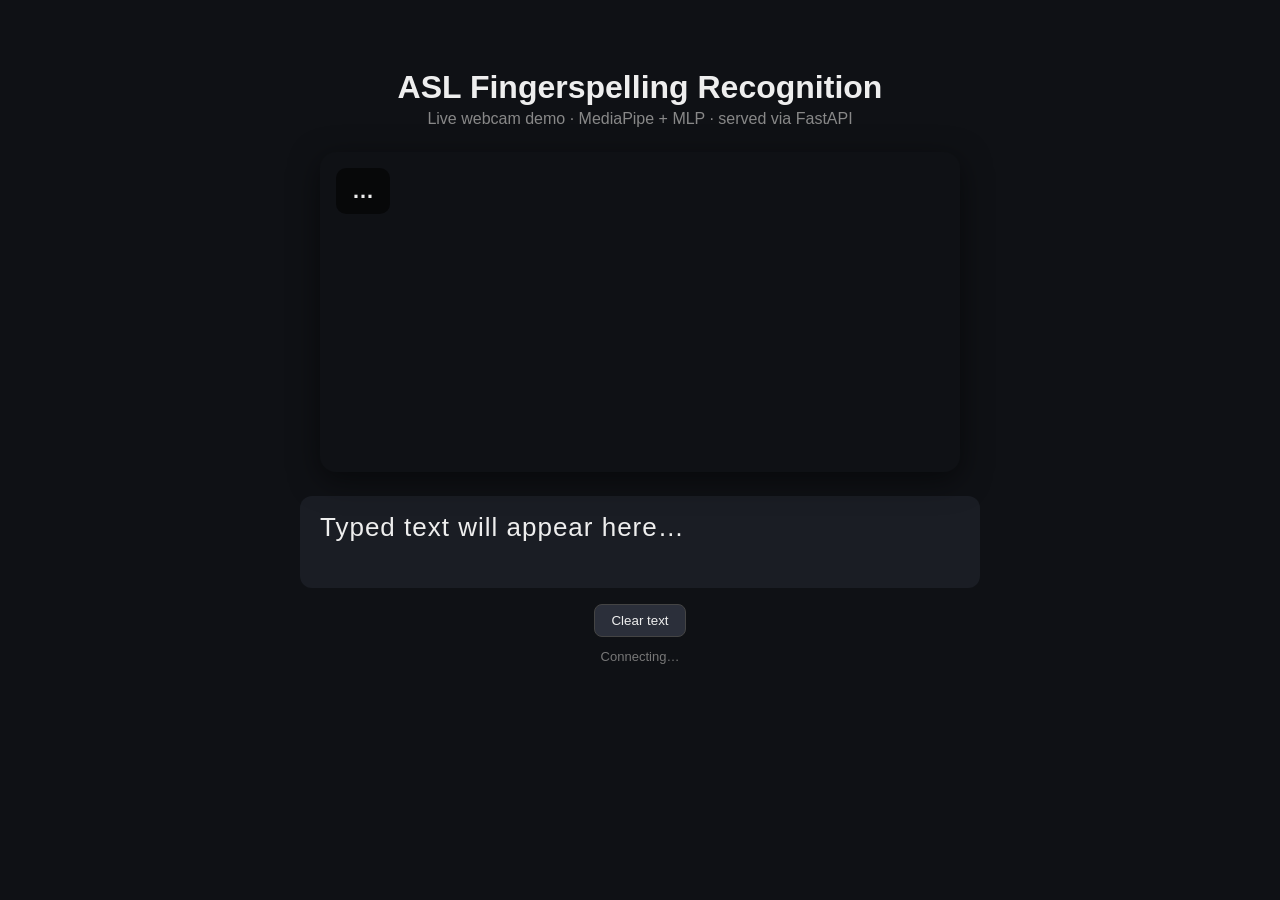
==== frontend/index.html @ a1c91d10 "Initial commit :Notouchtyping" ====
<!DOCTYPE html>
<html lang="en">
<head>
<meta charset="UTF-8" />
<title>ASL Fingerspelling — Live Demo</title>
<style>
  body {
    font-family: -apple-system, BlinkMacSystemFont, "Segoe UI", sans-serif;
    background: #0f1115;
    color: #eee;
    display: flex;
    flex-direction: column;
    align-items: center;
    padding: 40px 20px;
  }
  h1 { font-weight: 600; margin-bottom: 4px; }
  p.subtitle { color: #888; margin-top: 0; margin-bottom: 24px; }
  .video-wrap {
    position: relative;
    border-radius: 16px;
    overflow: hidden;
    box-shadow: 0 8px 30px rgba(0,0,0,0.5);
  }
  video { display: block; width: 640px; max-width: 90vw; transform: scaleX(-1); }
  #landmarkOverlay {
    position: absolute;
    top: 0; left: 0;
    width: 640px;
    max-width: 90vw;
    transform: scaleX(-1); /* mirror to match the mirrored video */
    pointer-events: none;
  }
  .overlay {
    position: absolute;
    top: 16px; left: 16px;
    background: rgba(0,0,0,0.55);
    padding: 10px 16px;
    border-radius: 10px;
    font-size: 22px;
    font-weight: 600;
  }
  .conf { font-size: 14px; color: #9ad; font-weight: 400; }
  .text-output {
    margin-top: 24px;
    width: 640px;
    max-width: 90vw;
    min-height: 60px;
    background: #1a1d24;
    border-radius: 12px;
    padding: 16px 20px;
    font-size: 26px;
    letter-spacing: 1px;
    word-break: break-word;
  }
  .status { margin-top: 12px; font-size: 13px; color: #777; }
  button {
    margin-top: 16px;
    background: #2b2f3a;
    color: #eee;
    border: 1px solid #444;
    padding: 8px 16px;
    border-radius: 8px;
    cursor: pointer;
  }
  button:hover { background: #3a3f4c; }
</style>
</head>
<body>

  <h1>ASL Fingerspelling Recognition</h1>
  <p class="subtitle">Live webcam demo · MediaPipe + MLP · served via FastAPI</p>

  <div class="video-wrap">
    <video id="video" autoplay playsinline muted></video>
    <canvas id="landmarkOverlay"></canvas>
    <div class="overlay">
      <span id="letter">…</span>
      <span class="conf" id="conf"></span>
    </div>
  </div>

  <div class="text-output" id="typedText">Typed text will appear here…</div>
  <button id="clearBtn">Clear text</button>
  <div class="status" id="status">Connecting…</div>

  <!-- hidden canvas used to grab frames from the video -->
  <canvas id="canvas" style="display:none;"></canvas>

<script>
const BACKEND_WS_URL = "ws://localhost:8000/ws"; // change to your deployed backend URL later
const FRAME_INTERVAL_MS = 100; // faster now that model inference overhead is fixed

const video = document.getElementById("video");
const canvas = document.getElementById("canvas");
const ctx = canvas.getContext("2d");
const letterEl = document.getElementById("letter");
const confEl = document.getElementById("conf");
const typedTextEl = document.getElementById("typedText");
const statusEl = document.getElementById("status");
const clearBtn = document.getElementById("clearBtn");
const landmarkCanvas = document.getElementById("landmarkOverlay");
const landmarkCtx = landmarkCanvas.getContext("2d");

// Standard MediaPipe Hands connections (pairs of landmark indices to draw lines between)
const HAND_CONNECTIONS = [
  [0,1],[1,2],[2,3],[3,4],          // thumb
  [0,5],[5,6],[6,7],[7,8],          // index
  [5,9],[9,10],[10,11],[11,12],     // middle
  [9,13],[13,14],[14,15],[15,16],   // ring
  [13,17],[17,18],[18,19],[19,20],  // pinky
  [0,17]                            // palm base
];

function drawLandmarks(landmarks) {
  landmarkCtx.clearRect(0, 0, landmarkCanvas.width, landmarkCanvas.height);
  if (!landmarks) return;

  const w = landmarkCanvas.width;
  const h = landmarkCanvas.height;

  // draw connections
  landmarkCtx.strokeStyle = "#00FF88";
  landmarkCtx.lineWidth = 2;
  HAND_CONNECTIONS.forEach(([a, b]) => {
    const p1 = landmarks[a], p2 = landmarks[b];
    landmarkCtx.beginPath();
    landmarkCtx.moveTo(p1.x * w, p1.y * h);
    landmarkCtx.lineTo(p2.x * w, p2.y * h);
    landmarkCtx.stroke();
  });

  // draw points
  landmarkCtx.fillStyle = "#FF3366";
  landmarks.forEach(p => {
    landmarkCtx.beginPath();
    landmarkCtx.arc(p.x * w, p.y * h, 4, 0, 2 * Math.PI);
    landmarkCtx.fill();
  });
}

let ws;
let sending = false;

async function startCamera() {
  const stream = await navigator.mediaDevices.getUserMedia({ video: { width: 640, height: 480 } });
  video.srcObject = stream;
  return new Promise(resolve => { video.onloadedmetadata = () => resolve(); });
}

function connectWebSocket() {
  ws = new WebSocket(BACKEND_WS_URL);

  ws.onopen = () => {
    statusEl.textContent = "Connected — show a hand sign to the camera";
    startStreaming();
  };

  ws.onmessage = (event) => {
    const data = JSON.parse(event.data);
    if (data.error) {
      statusEl.textContent = "Backend error: " + data.error;
      return;
    }
    letterEl.textContent = data.prediction ? data.prediction : "…";
    confEl.textContent = data.confidence ? `(${(data.confidence * 100).toFixed(0)}%)` : "";
    typedTextEl.textContent = data.typed_text || "Typed text will appear here…";
    drawLandmarks(data.landmarks);
    sending = true; // ready for next frame
    sendLoop();
  };

  ws.onclose = () => {
    statusEl.textContent = "Disconnected — retrying in 2s…";
    setTimeout(connectWebSocket, 2000);
  };

  ws.onerror = () => {
    statusEl.textContent = "Connection error";
  };
}

function startStreaming() {
  // Smaller frames = faster decode + faster MediaPipe processing = lower
  // end-to-end latency. Backpressure means this directly translates to a
  // higher effective tracking fps rather than just less queuing.
  const scale = Math.min(1, 360 / (video.videoWidth || 640));
  canvas.width = Math.round((video.videoWidth || 640) * scale);
  canvas.height = Math.round((video.videoHeight || 480) * scale);

  // The overlay canvas uses the same coordinate space as the video element's
  // displayed size (CSS width/height), since landmarks are normalized 0-1.
  landmarkCanvas.width = video.clientWidth;
  landmarkCanvas.height = video.clientHeight;

  sending = true;
  sendLoop();
}

function sendLoop() {
  if (ws.readyState !== WebSocket.OPEN) {
    // retry shortly if socket isn't ready yet
    setTimeout(sendLoop, 100);
    return;
  }
  if (!sending) {
    // waiting for the backend's response to the last frame before sending another
    return;
  }
  ctx.drawImage(video, 0, 0, canvas.width, canvas.height);
  const dataUrl = canvas.toDataURL("image/jpeg", 0.7);
  ws.send(dataUrl);
  sending = false; // wait for response (set back to true in onmessage)
}

clearBtn.onclick = () => {
  // Simple local clear; for full sync you'd also tell the backend to reset typed_text
  typedTextEl.textContent = "Typed text will appear here…";
};

(async function init() {
  await startCamera();
  connectWebSocket();
})();
</script>
</body>
</html>
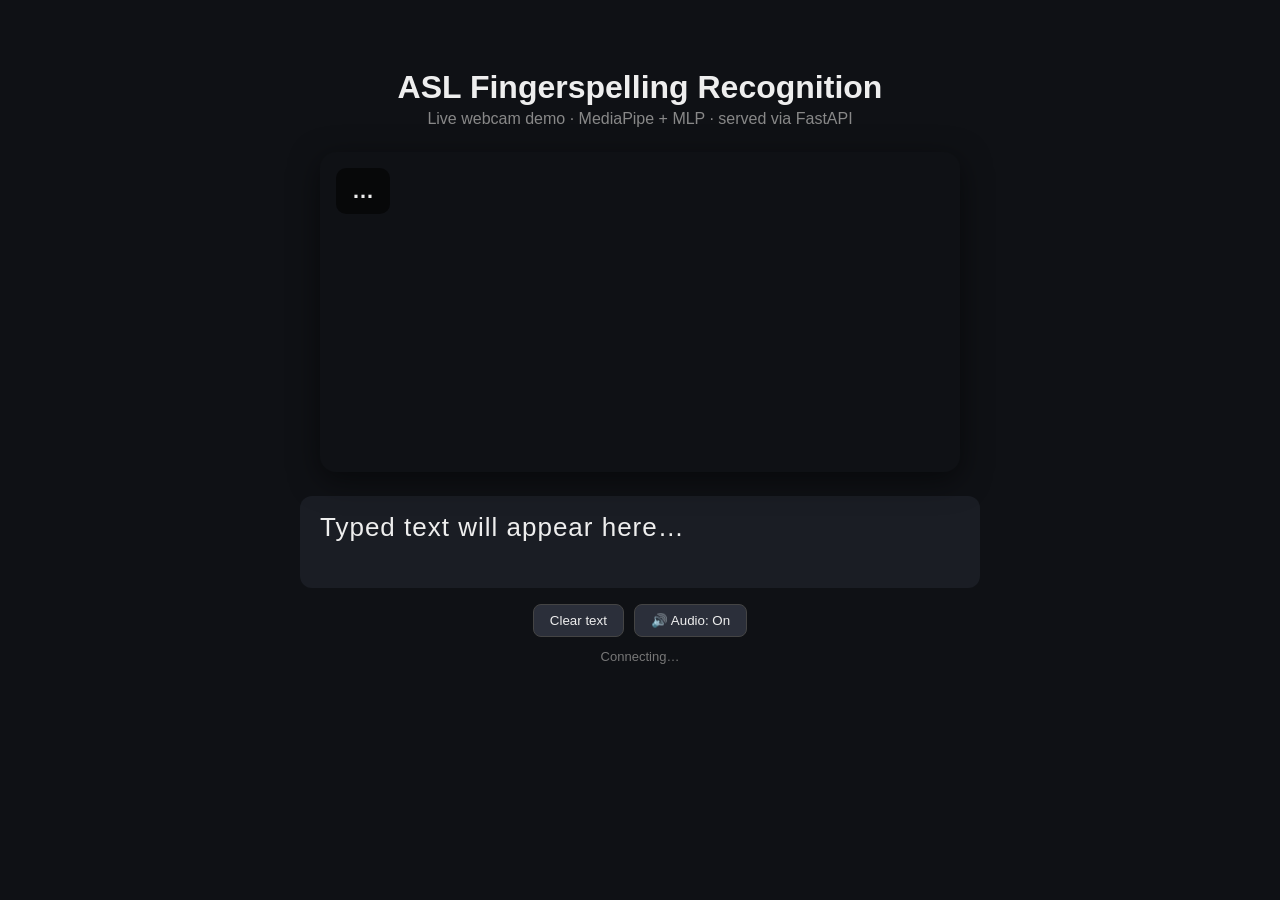
==== commit 7ed2a882: "audio enabled for the first time" ====
--- a/frontend/index.html
+++ b/frontend/index.html
@@ -53,8 +53,8 @@
     word-break: break-word;
   }
   .status { margin-top: 12px; font-size: 13px; color: #777; }
+  .button-row { display: flex; gap: 10px; margin-top: 16px; }
   button {
-    margin-top: 16px;
     background: #2b2f3a;
     color: #eee;
     border: 1px solid #444;
@@ -80,7 +80,10 @@
   </div>
 
   <div class="text-output" id="typedText">Typed text will appear here…</div>
-  <button id="clearBtn">Clear text</button>
+  <div class="button-row">
+    <button id="clearBtn">Clear text</button>
+    <button id="audioBtn">🔊 Audio: On</button>
+  </div>
   <div class="status" id="status">Connecting…</div>
 
   <!-- hidden canvas used to grab frames from the video -->
@@ -98,6 +101,8 @@
 const typedTextEl = document.getElementById("typedText");
 const statusEl = document.getElementById("status");
 const clearBtn = document.getElementById("clearBtn");
+const audioBtn = document.getElementById("audioBtn");
+let audioEnabled = true;
 const landmarkCanvas = document.getElementById("landmarkOverlay");
 const landmarkCtx = landmarkCanvas.getContext("2d");
 
@@ -141,6 +146,16 @@
 let ws;
 let sending = false;
 
+function speak(text) {
+  if (!('speechSynthesis' in window)) return;
+  // Cancel any in-progress utterance so rapid commits don't pile up/overlap
+  window.speechSynthesis.cancel();
+  const utterance = new SpeechSynthesisUtterance(text);
+  utterance.rate = 1.1;
+  utterance.volume = 1;
+  window.speechSynthesis.speak(utterance);
+}
+
 async function startCamera() {
   const stream = await navigator.mediaDevices.getUserMedia({ video: { width: 640, height: 480 } });
   video.srcObject = stream;
@@ -165,6 +180,15 @@
     confEl.textContent = data.confidence ? `(${(data.confidence * 100).toFixed(0)}%)` : "";
     typedTextEl.textContent = data.typed_text || "Typed text will appear here…";
     drawLandmarks(data.landmarks);
+
+    if (data.committed && audioEnabled) {
+      // Speak "space" / "delete" by name; otherwise speak the letter itself
+      const spoken = data.committed === "space" ? "space"
+                    : data.committed === "del" ? "delete"
+                    : data.committed;
+      speak(spoken);
+    }
+
     sending = true; // ready for next frame
     sendLoop();
   };
@@ -217,6 +241,12 @@
   typedTextEl.textContent = "Typed text will appear here…";
 };
 
+audioBtn.onclick = () => {
+  audioEnabled = !audioEnabled;
+  audioBtn.textContent = audioEnabled ? "🔊 Audio: On" : "🔇 Audio: Off";
+  if (!audioEnabled) window.speechSynthesis.cancel();
+};
+
 (async function init() {
   await startCamera();
   connectWebSocket();
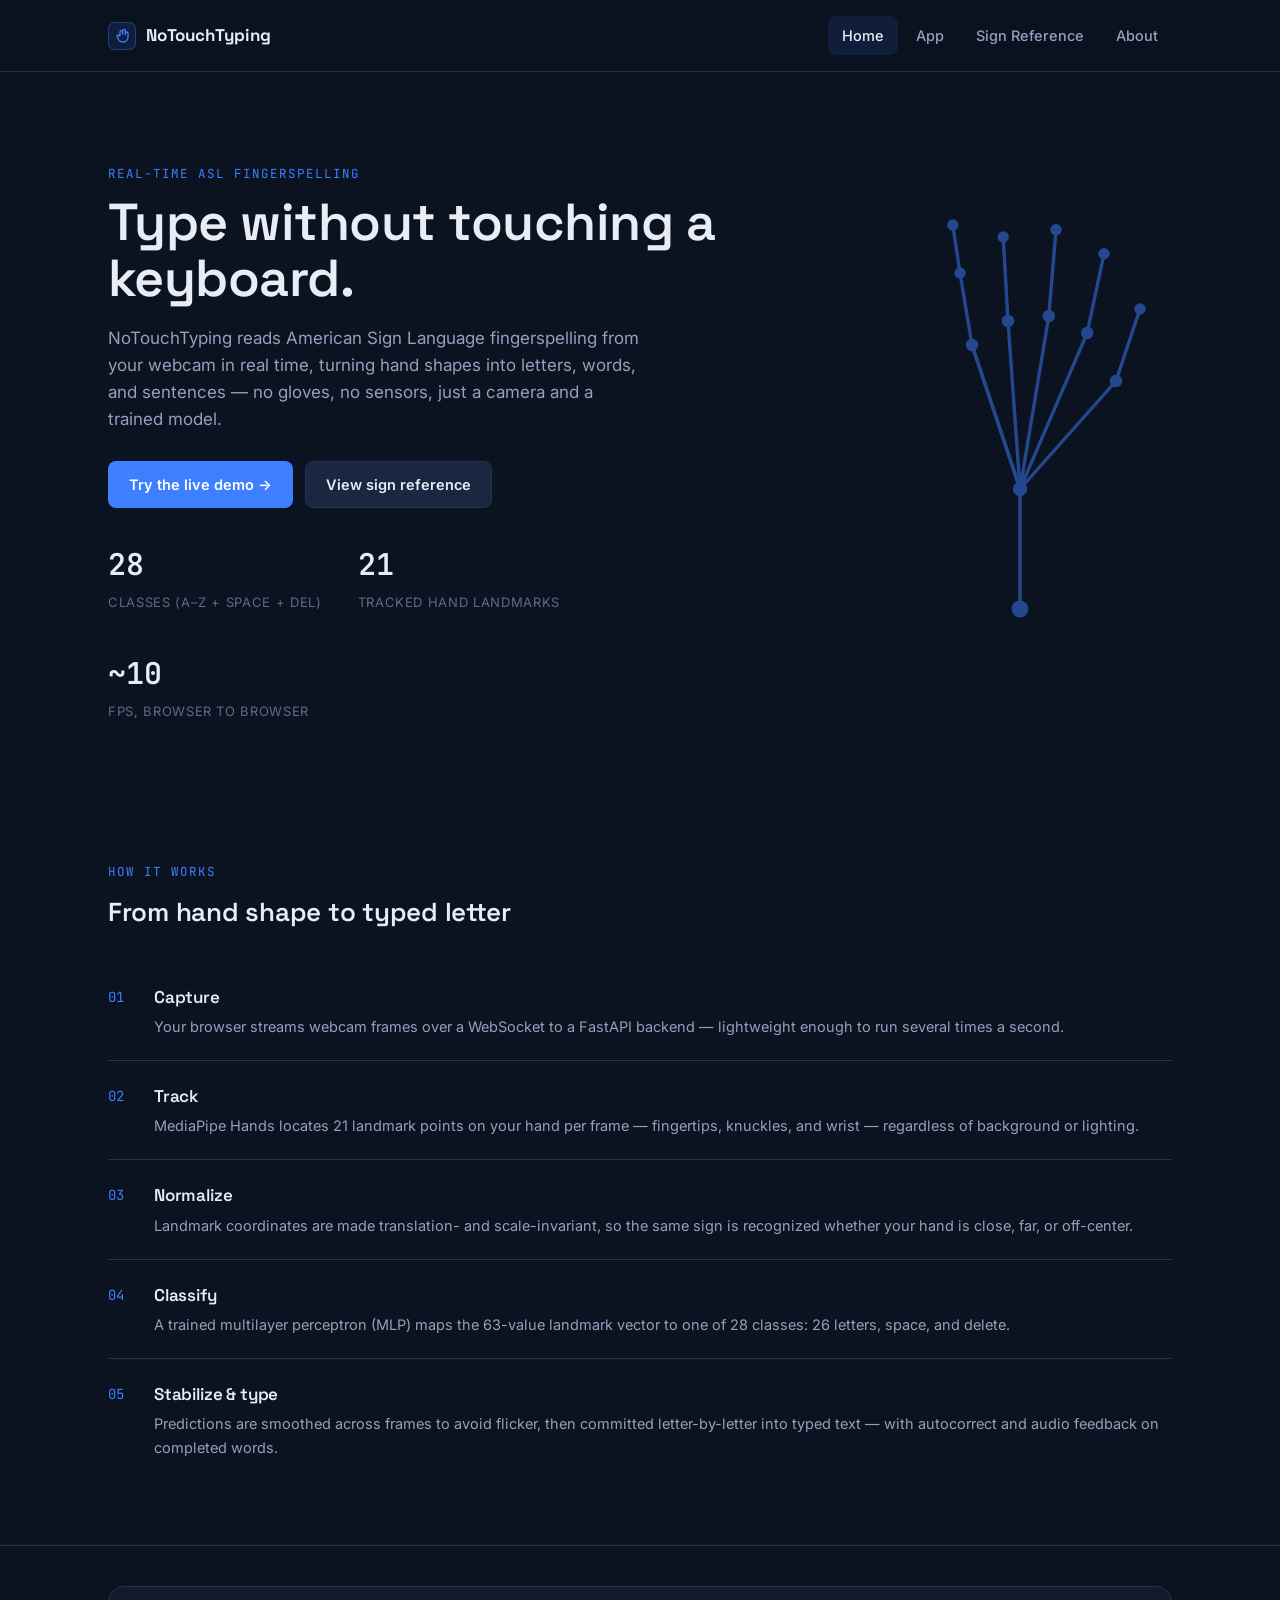
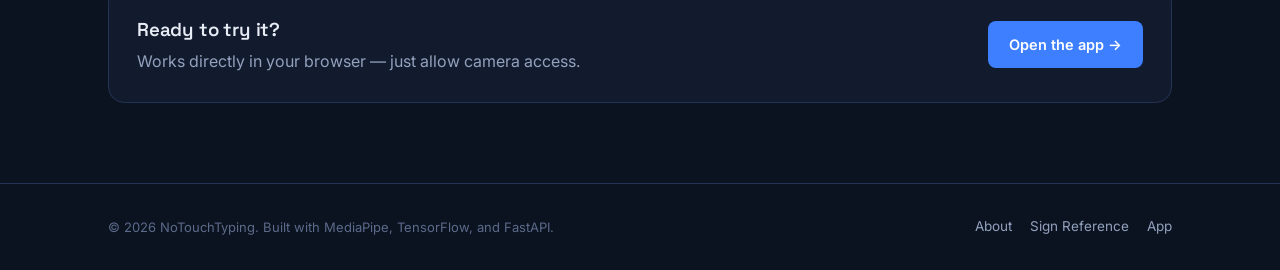
==== commit bcd13f58: "updated UI with production grade UI" ====
--- a/frontend/index.html
+++ b/frontend/index.html
@@ -2,255 +2,164 @@
 <html lang="en">
 <head>
 <meta charset="UTF-8" />
-<title>ASL Fingerspelling — Live Demo</title>
-<style>
-  body {
-    font-family: -apple-system, BlinkMacSystemFont, "Segoe UI", sans-serif;
-    background: #0f1115;
-    color: #eee;
-    display: flex;
-    flex-direction: column;
-    align-items: center;
-    padding: 40px 20px;
-  }
-  h1 { font-weight: 600; margin-bottom: 4px; }
-  p.subtitle { color: #888; margin-top: 0; margin-bottom: 24px; }
-  .video-wrap {
-    position: relative;
-    border-radius: 16px;
-    overflow: hidden;
-    box-shadow: 0 8px 30px rgba(0,0,0,0.5);
-  }
-  video { display: block; width: 640px; max-width: 90vw; transform: scaleX(-1); }
-  #landmarkOverlay {
-    position: absolute;
-    top: 0; left: 0;
-    width: 640px;
-    max-width: 90vw;
-    transform: scaleX(-1); /* mirror to match the mirrored video */
-    pointer-events: none;
-  }
-  .overlay {
-    position: absolute;
-    top: 16px; left: 16px;
-    background: rgba(0,0,0,0.55);
-    padding: 10px 16px;
-    border-radius: 10px;
-    font-size: 22px;
-    font-weight: 600;
-  }
-  .conf { font-size: 14px; color: #9ad; font-weight: 400; }
-  .text-output {
-    margin-top: 24px;
-    width: 640px;
-    max-width: 90vw;
-    min-height: 60px;
-    background: #1a1d24;
-    border-radius: 12px;
-    padding: 16px 20px;
-    font-size: 26px;
-    letter-spacing: 1px;
-    word-break: break-word;
-  }
-  .status { margin-top: 12px; font-size: 13px; color: #777; }
-  .button-row { display: flex; gap: 10px; margin-top: 16px; }
-  button {
-    background: #2b2f3a;
-    color: #eee;
-    border: 1px solid #444;
-    padding: 8px 16px;
-    border-radius: 8px;
-    cursor: pointer;
-  }
-  button:hover { background: #3a3f4c; }
-</style>
+<meta name="viewport" content="width=device-width, initial-scale=1" />
+<title>NoTouchTyping — Type with sign language</title>
+<link rel="preconnect" href="https://fonts.googleapis.com">
+<link href="https://fonts.googleapis.com/css2?family=Space+Grotesk:wght@500;600;700&family=Inter:wght@400;500;600&family=JetBrains+Mono:wght@400;500;600;700&display=swap" rel="stylesheet">
+<link rel="stylesheet" href="styles.css">
 </head>
 <body>
 
-  <h1>ASL Fingerspelling Recognition</h1>
-  <p class="subtitle">Live webcam demo · MediaPipe + MLP · served via FastAPI</p>
+<nav class="navbar">
+  <div class="navbar-inner">
+    <a href="index.html" class="brand">
+      <span class="brand-mark">
+        <svg viewBox="0 0 24 24" fill="none" stroke="#3D7FFF" stroke-width="2"><path d="M9 11.5V6a2 2 0 1 1 4 0v4M13 10V4a2 2 0 1 1 4 0v7M17 10.5V8a2 2 0 1 1 4 0v6a7 7 0 0 1-7 7h-1a7 7 0 0 1-6-3.4L4.7 13a1.7 1.7 0 0 1 2.8-1.9L9 13"/></svg>
+      </span>
+      NoTouchTyping
+    </a>
+    <button class="nav-toggle" aria-label="Toggle navigation">☰</button>
+    <ul class="nav-links">
+      <li><a href="index.html">Home</a></li>
+      <li><a href="app.html">App</a></li>
+      <li><a href="reference.html">Sign Reference</a></li>
+      <li><a href="about.html">About</a></li>
+    </ul>
+  </div>
+</nav>
 
-  <div class="video-wrap">
-    <video id="video" autoplay playsinline muted></video>
-    <canvas id="landmarkOverlay"></canvas>
-    <div class="overlay">
-      <span id="letter">…</span>
-      <span class="conf" id="conf"></span>
+<header class="hero">
+  <div class="shell" style="position: relative;">
+    <svg class="hero-skeleton" viewBox="0 0 200 200" fill="none">
+      <g stroke="#3D7FFF" stroke-width="1.4" stroke-linecap="round">
+        <line x1="100" y1="170" x2="100" y2="120"/>
+        <line x1="100" y1="120" x2="80" y2="60"/>
+        <line x1="80" y1="60" x2="75" y2="30"/>
+        <line x1="75" y1="30" x2="72" y2="10"/>
+        <line x1="100" y1="120" x2="95" y2="50"/>
+        <line x1="95" y1="50" x2="93" y2="15"/>
+        <line x1="100" y1="120" x2="112" y2="48"/>
+        <line x1="112" y1="48" x2="115" y2="12"/>
+        <line x1="100" y1="120" x2="128" y2="55"/>
+        <line x1="128" y1="55" x2="135" y2="22"/>
+        <line x1="100" y1="120" x2="140" y2="75"/>
+        <line x1="140" y1="75" x2="150" y2="45"/>
+        <line x1="80" y1="60" x2="100" y2="120"/>
+      </g>
+      <g fill="#3D7FFF">
+        <circle cx="100" cy="170" r="3.5"/>
+        <circle cx="100" cy="120" r="3"/>
+        <circle cx="80" cy="60" r="2.6"/>
+        <circle cx="75" cy="30" r="2.4"/>
+        <circle cx="72" cy="10" r="2.4"/>
+        <circle cx="95" cy="50" r="2.6"/>
+        <circle cx="93" cy="15" r="2.4"/>
+        <circle cx="112" cy="48" r="2.6"/>
+        <circle cx="115" cy="12" r="2.4"/>
+        <circle cx="128" cy="55" r="2.6"/>
+        <circle cx="135" cy="22" r="2.4"/>
+        <circle cx="140" cy="75" r="2.6"/>
+        <circle cx="150" cy="45" r="2.4"/>
+      </g>
+    </svg>
+
+    <div class="hero-content">
+      <span class="eyebrow">Real-time ASL fingerspelling</span>
+      <h1>Type without touching a keyboard.</h1>
+      <p class="lede">
+        NoTouchTyping reads American Sign Language fingerspelling from your
+        webcam in real time, turning hand shapes into letters, words, and
+        sentences — no gloves, no sensors, just a camera and a trained model.
+      </p>
+      <div class="hero-actions">
+        <a href="app.html" class="btn btn-primary">Try the live demo →</a>
+        <a href="reference.html" class="btn btn-secondary">View sign reference</a>
+      </div>
+
+      <div class="stat-row">
+        <div class="stat">
+          <span class="stat-value">28</span>
+          <span class="stat-label">Classes (A–Z + space + del)</span>
+        </div>
+        <div class="stat">
+          <span class="stat-value">21</span>
+          <span class="stat-label">Tracked hand landmarks</span>
+        </div>
+        <div class="stat">
+          <span class="stat-value">~10</span>
+          <span class="stat-label">FPS, browser to browser</span>
+        </div>
+      </div>
     </div>
   </div>
+</header>
 
-  <div class="text-output" id="typedText">Typed text will appear here…</div>
-  <div class="button-row">
-    <button id="clearBtn">Clear text</button>
-    <button id="audioBtn">🔊 Audio: On</button>
+<section class="section">
+  <div class="shell">
+    <span class="eyebrow">How it works</span>
+    <h2 style="font-size: 26px; margin-bottom: 28px;">From hand shape to typed letter</h2>
+
+    <div class="step">
+      <div class="step-index">01</div>
+      <div class="step-body">
+        <h3>Capture</h3>
+        <p>Your browser streams webcam frames over a WebSocket to a FastAPI backend — lightweight enough to run several times a second.</p>
+      </div>
+    </div>
+    <div class="step">
+      <div class="step-index">02</div>
+      <div class="step-body">
+        <h3>Track</h3>
+        <p>MediaPipe Hands locates 21 landmark points on your hand per frame — fingertips, knuckles, and wrist — regardless of background or lighting.</p>
+      </div>
+    </div>
+    <div class="step">
+      <div class="step-index">03</div>
+      <div class="step-body">
+        <h3>Normalize</h3>
+        <p>Landmark coordinates are made translation- and scale-invariant, so the same sign is recognized whether your hand is close, far, or off-center.</p>
+      </div>
+    </div>
+    <div class="step">
+      <div class="step-index">04</div>
+      <div class="step-body">
+        <h3>Classify</h3>
+        <p>A trained multilayer perceptron (MLP) maps the 63-value landmark vector to one of 28 classes: 26 letters, space, and delete.</p>
+      </div>
+    </div>
+    <div class="step">
+      <div class="step-index">05</div>
+      <div class="step-body">
+        <h3>Stabilize &amp; type</h3>
+        <p>Predictions are smoothed across frames to avoid flicker, then committed letter-by-letter into typed text — with autocorrect and audio feedback on completed words.</p>
+      </div>
+    </div>
   </div>
-  <div class="status" id="status">Connecting…</div>
+</section>
 
-  <!-- hidden canvas used to grab frames from the video -->
-  <canvas id="canvas" style="display:none;"></canvas>
+<section class="section tight">
+  <div class="shell">
+    <div class="card" style="display: flex; justify-content: space-between; align-items: center; flex-wrap: wrap; gap: 16px;">
+      <div>
+        <h3 style="margin-bottom: 4px;">Ready to try it?</h3>
+        <p style="margin: 0;">Works directly in your browser — just allow camera access.</p>
+      </div>
+      <a href="app.html" class="btn btn-primary">Open the app →</a>
+    </div>
+  </div>
+</section>
 
-<script>
-const BACKEND_WS_URL = "ws://localhost:8000/ws"; // change to your deployed backend URL later
-const FRAME_INTERVAL_MS = 100; // faster now that model inference overhead is fixed
+<footer class="footer">
+  <div class="footer-inner">
+    <small>© 2026 NoTouchTyping. Built with MediaPipe, TensorFlow, and FastAPI.</small>
+    <div class="footer-links">
+      <a href="about.html">About</a>
+      <a href="reference.html">Sign Reference</a>
+      <a href="app.html">App</a>
+    </div>
+  </div>
+</footer>
 
-const video = document.getElementById("video");
-const canvas = document.getElementById("canvas");
-const ctx = canvas.getContext("2d");
-const letterEl = document.getElementById("letter");
-const confEl = document.getElementById("conf");
-const typedTextEl = document.getElementById("typedText");
-const statusEl = document.getElementById("status");
-const clearBtn = document.getElementById("clearBtn");
-const audioBtn = document.getElementById("audioBtn");
-let audioEnabled = true;
-const landmarkCanvas = document.getElementById("landmarkOverlay");
-const landmarkCtx = landmarkCanvas.getContext("2d");
-
-// Standard MediaPipe Hands connections (pairs of landmark indices to draw lines between)
-const HAND_CONNECTIONS = [
-  [0,1],[1,2],[2,3],[3,4],          // thumb
-  [0,5],[5,6],[6,7],[7,8],          // index
-  [5,9],[9,10],[10,11],[11,12],     // middle
-  [9,13],[13,14],[14,15],[15,16],   // ring
-  [13,17],[17,18],[18,19],[19,20],  // pinky
-  [0,17]                            // palm base
-];
-
-function drawLandmarks(landmarks) {
-  landmarkCtx.clearRect(0, 0, landmarkCanvas.width, landmarkCanvas.height);
-  if (!landmarks) return;
-
-  const w = landmarkCanvas.width;
-  const h = landmarkCanvas.height;
-
-  // draw connections
-  landmarkCtx.strokeStyle = "#00FF88";
-  landmarkCtx.lineWidth = 2;
-  HAND_CONNECTIONS.forEach(([a, b]) => {
-    const p1 = landmarks[a], p2 = landmarks[b];
-    landmarkCtx.beginPath();
-    landmarkCtx.moveTo(p1.x * w, p1.y * h);
-    landmarkCtx.lineTo(p2.x * w, p2.y * h);
-    landmarkCtx.stroke();
-  });
-
-  // draw points
-  landmarkCtx.fillStyle = "#FF3366";
-  landmarks.forEach(p => {
-    landmarkCtx.beginPath();
-    landmarkCtx.arc(p.x * w, p.y * h, 4, 0, 2 * Math.PI);
-    landmarkCtx.fill();
-  });
-}
-
-let ws;
-let sending = false;
-
-function speak(text) {
-  if (!('speechSynthesis' in window)) return;
-  // Cancel any in-progress utterance so rapid commits don't pile up/overlap
-  window.speechSynthesis.cancel();
-  const utterance = new SpeechSynthesisUtterance(text);
-  utterance.rate = 1.1;
-  utterance.volume = 1;
-  window.speechSynthesis.speak(utterance);
-}
-
-async function startCamera() {
-  const stream = await navigator.mediaDevices.getUserMedia({ video: { width: 640, height: 480 } });
-  video.srcObject = stream;
-  return new Promise(resolve => { video.onloadedmetadata = () => resolve(); });
-}
-
-function connectWebSocket() {
-  ws = new WebSocket(BACKEND_WS_URL);
-
-  ws.onopen = () => {
-    statusEl.textContent = "Connected — show a hand sign to the camera";
-    startStreaming();
-  };
-
-  ws.onmessage = (event) => {
-    const data = JSON.parse(event.data);
-    if (data.error) {
-      statusEl.textContent = "Backend error: " + data.error;
-      return;
-    }
-    letterEl.textContent = data.prediction ? data.prediction : "…";
-    confEl.textContent = data.confidence ? `(${(data.confidence * 100).toFixed(0)}%)` : "";
-    typedTextEl.textContent = data.typed_text || "Typed text will appear here…";
-    drawLandmarks(data.landmarks);
-
-    if (data.committed && audioEnabled) {
-      // Speak "space" / "delete" by name; otherwise speak the letter itself
-      const spoken = data.committed === "space" ? "space"
-                    : data.committed === "del" ? "delete"
-                    : data.committed;
-      speak(spoken);
-    }
-
-    sending = true; // ready for next frame
-    sendLoop();
-  };
-
-  ws.onclose = () => {
-    statusEl.textContent = "Disconnected — retrying in 2s…";
-    setTimeout(connectWebSocket, 2000);
-  };
-
-  ws.onerror = () => {
-    statusEl.textContent = "Connection error";
-  };
-}
-
-function startStreaming() {
-  // Smaller frames = faster decode + faster MediaPipe processing = lower
-  // end-to-end latency. Backpressure means this directly translates to a
-  // higher effective tracking fps rather than just less queuing.
-  const scale = Math.min(1, 360 / (video.videoWidth || 640));
-  canvas.width = Math.round((video.videoWidth || 640) * scale);
-  canvas.height = Math.round((video.videoHeight || 480) * scale);
-
-  // The overlay canvas uses the same coordinate space as the video element's
-  // displayed size (CSS width/height), since landmarks are normalized 0-1.
-  landmarkCanvas.width = video.clientWidth;
-  landmarkCanvas.height = video.clientHeight;
-
-  sending = true;
-  sendLoop();
-}
-
-function sendLoop() {
-  if (ws.readyState !== WebSocket.OPEN) {
-    // retry shortly if socket isn't ready yet
-    setTimeout(sendLoop, 100);
-    return;
-  }
-  if (!sending) {
-    // waiting for the backend's response to the last frame before sending another
-    return;
-  }
-  ctx.drawImage(video, 0, 0, canvas.width, canvas.height);
-  const dataUrl = canvas.toDataURL("image/jpeg", 0.7);
-  ws.send(dataUrl);
-  sending = false; // wait for response (set back to true in onmessage)
-}
-
-clearBtn.onclick = () => {
-  // Simple local clear; for full sync you'd also tell the backend to reset typed_text
-  typedTextEl.textContent = "Typed text will appear here…";
-};
-
-audioBtn.onclick = () => {
-  audioEnabled = !audioEnabled;
-  audioBtn.textContent = audioEnabled ? "🔊 Audio: On" : "🔇 Audio: Off";
-  if (!audioEnabled) window.speechSynthesis.cancel();
-};
-
-(async function init() {
-  await startCamera();
-  connectWebSocket();
-})();
-</script>
+<script src="nav.js"></script>
 </body>
-</html>+</html>
--- a/frontend/styles.css
+++ b/frontend/styles.css
@@ -0,0 +1,665 @@
+/* =========================================================
+   NoTouchTyping — Design tokens
+   ========================================================= */
+:root {
+  --bg: #0B1220;
+  --surface: #121B2E;
+  --surface-2: #1A2740;
+  --border: #243353;
+  --text: #E7ECF5;
+  --text-dim: #93A1BD;
+  --text-faint: #5C6B8A;
+  --accent: #3D7FFF;
+  --accent-soft: rgba(61, 127, 255, 0.12);
+  --accent-border: rgba(61, 127, 255, 0.35);
+  --success: #34D399;
+  --radius: 10px;
+  --radius-lg: 16px;
+  --font-display: "Space Grotesk", "Inter", sans-serif;
+  --font-body: "Inter", -apple-system, BlinkMacSystemFont, sans-serif;
+  --font-mono: "JetBrains Mono", "SFMono-Regular", Consolas, monospace;
+  --max-width: 1120px;
+}
+
+* { box-sizing: border-box; }
+
+html {
+  scroll-behavior: smooth;
+}
+
+body {
+  margin: 0;
+  background: var(--bg);
+  color: var(--text);
+  font-family: var(--font-body);
+  font-size: 16px;
+  line-height: 1.6;
+  -webkit-font-smoothing: antialiased;
+}
+
+a { color: inherit; text-decoration: none; }
+
+h1, h2, h3, h4 {
+  font-family: var(--font-display);
+  font-weight: 600;
+  margin: 0 0 0.5em;
+  letter-spacing: -0.01em;
+}
+
+p { margin: 0 0 1em; color: var(--text-dim); }
+
+::selection { background: var(--accent-soft); color: var(--text); }
+
+:focus-visible {
+  outline: 2px solid var(--accent);
+  outline-offset: 2px;
+}
+
+/* =========================================================
+   Layout shell
+   ========================================================= */
+.shell {
+  max-width: var(--max-width);
+  margin: 0 auto;
+  padding: 0 28px;
+}
+
+/* =========================================================
+   Navbar
+   ========================================================= */
+.navbar {
+  position: sticky;
+  top: 0;
+  z-index: 50;
+  background: rgba(11, 18, 32, 0.85);
+  backdrop-filter: blur(10px);
+  border-bottom: 1px solid var(--border);
+}
+
+.navbar-inner {
+  max-width: var(--max-width);
+  margin: 0 auto;
+  padding: 16px 28px;
+  display: flex;
+  align-items: center;
+  justify-content: space-between;
+}
+
+.brand {
+  display: flex;
+  align-items: center;
+  gap: 10px;
+  font-family: var(--font-display);
+  font-weight: 700;
+  font-size: 17px;
+  color: var(--text);
+}
+
+.brand-mark {
+  width: 28px;
+  height: 28px;
+  border-radius: 7px;
+  background: var(--accent-soft);
+  border: 1px solid var(--accent-border);
+  display: flex;
+  align-items: center;
+  justify-content: center;
+}
+
+.brand-mark svg { width: 16px; height: 16px; }
+
+.nav-links {
+  display: flex;
+  gap: 4px;
+  list-style: none;
+  margin: 0;
+  padding: 0;
+}
+
+.nav-links a {
+  display: block;
+  padding: 8px 14px;
+  border-radius: 8px;
+  font-size: 14.5px;
+  color: var(--text-dim);
+  font-weight: 500;
+  transition: color 0.15s ease, background 0.15s ease;
+}
+
+.nav-links a:hover { color: var(--text); background: var(--surface-2); }
+.nav-links a.active { color: var(--text); background: var(--accent-soft); }
+
+.nav-toggle {
+  display: none;
+  background: none;
+  border: 1px solid var(--border);
+  border-radius: 8px;
+  color: var(--text);
+  width: 38px;
+  height: 38px;
+  cursor: pointer;
+}
+
+@media (max-width: 760px) {
+  .nav-links {
+    position: absolute;
+    top: 100%;
+    left: 0;
+    right: 0;
+    background: var(--surface);
+    border-bottom: 1px solid var(--border);
+    flex-direction: column;
+    padding: 10px;
+    display: none;
+  }
+  .nav-links.open { display: flex; }
+  .nav-toggle { display: block; }
+}
+
+/* =========================================================
+   Page header (minimal, per agreed spec)
+   ========================================================= */
+.page-header {
+  padding: 56px 0 36px;
+  border-bottom: 1px solid var(--border);
+}
+
+.eyebrow {
+  font-family: var(--font-mono);
+  font-size: 12.5px;
+  letter-spacing: 0.08em;
+  text-transform: uppercase;
+  color: var(--accent);
+  margin-bottom: 10px;
+  display: inline-block;
+}
+
+.page-header h1 {
+  font-size: clamp(28px, 4vw, 38px);
+  margin-bottom: 8px;
+}
+
+.page-header .subtitle {
+  color: var(--text-dim);
+  font-size: 16px;
+  max-width: 640px;
+  margin: 0;
+}
+
+/* =========================================================
+   Sections / cards
+   ========================================================= */
+.section { padding: 64px 0; }
+.section.tight { padding: 40px 0; }
+.section + .section { border-top: 1px solid var(--border); }
+
+.card {
+  background: var(--surface);
+  border: 1px solid var(--border);
+  border-radius: var(--radius-lg);
+  padding: 28px;
+}
+
+.grid {
+  display: grid;
+  gap: 20px;
+}
+
+.grid-3 { grid-template-columns: repeat(3, 1fr); }
+.grid-2 { grid-template-columns: repeat(2, 1fr); }
+
+@media (max-width: 860px) {
+  .grid-3, .grid-2 { grid-template-columns: 1fr; }
+}
+
+/* =========================================================
+   Buttons
+   ========================================================= */
+.btn {
+  display: inline-flex;
+  align-items: center;
+  gap: 8px;
+  padding: 11px 20px;
+  border-radius: 8px;
+  font-family: var(--font-body);
+  font-weight: 600;
+  font-size: 14.5px;
+  cursor: pointer;
+  border: 1px solid transparent;
+  transition: transform 0.12s ease, background 0.15s ease, border-color 0.15s ease;
+}
+
+.btn:active { transform: scale(0.98); }
+
+.btn-primary {
+  background: var(--accent);
+  color: white;
+}
+.btn-primary:hover { background: #2E6FE8; }
+
+.btn-secondary {
+  background: var(--surface-2);
+  color: var(--text);
+  border-color: var(--border);
+}
+.btn-secondary:hover { border-color: var(--accent-border); }
+
+.btn-ghost {
+  background: transparent;
+  color: var(--text-dim);
+  border-color: var(--border);
+}
+.btn-ghost:hover { color: var(--text); border-color: var(--accent-border); }
+
+/* =========================================================
+   Footer
+   ========================================================= */
+.footer {
+  border-top: 1px solid var(--border);
+  padding: 32px 0;
+  margin-top: 40px;
+}
+
+.footer-inner {
+  max-width: var(--max-width);
+  margin: 0 auto;
+  padding: 0 28px;
+  display: flex;
+  justify-content: space-between;
+  align-items: center;
+  flex-wrap: wrap;
+  gap: 12px;
+}
+
+.footer-inner small { color: var(--text-faint); font-size: 13px; }
+
+.footer-links { display: flex; gap: 18px; }
+.footer-links a { color: var(--text-dim); font-size: 13.5px; }
+.footer-links a:hover { color: var(--accent); }
+
+/* =========================================================
+   Stat row (used on Home)
+   ========================================================= */
+.stat-row {
+  display: flex;
+  gap: 36px;
+  flex-wrap: wrap;
+  margin-top: 32px;
+}
+
+.stat {
+  display: flex;
+  flex-direction: column;
+  gap: 4px;
+}
+
+.stat-value {
+  font-family: var(--font-mono);
+  font-size: 30px;
+  font-weight: 600;
+  color: var(--text);
+}
+
+.stat-label {
+  font-size: 13px;
+  color: var(--text-faint);
+  text-transform: uppercase;
+  letter-spacing: 0.05em;
+}
+
+/* =========================================================
+   Step list (How it works)
+   ========================================================= */
+.step {
+  display: flex;
+  gap: 18px;
+  padding: 22px 0;
+}
+.step + .step { border-top: 1px solid var(--border); }
+
+.step-index {
+  font-family: var(--font-mono);
+  color: var(--accent);
+  font-size: 14px;
+  min-width: 28px;
+  padding-top: 2px;
+}
+
+.step-body h3 { font-size: 17px; margin-bottom: 4px; }
+.step-body p { margin: 0; font-size: 14.5px; }
+
+/* =========================================================
+   Hero (Home page signature element)
+   ========================================================= */
+.hero {
+  position: relative;
+  padding: 88px 0 72px;
+  overflow: hidden;
+}
+
+.hero-skeleton {
+  position: absolute;
+  top: 50%;
+  right: -60px;
+  transform: translateY(-50%);
+  width: 480px;
+  height: 480px;
+  opacity: 0.5;
+  pointer-events: none;
+}
+
+.hero-content { position: relative; z-index: 2; max-width: 620px; }
+
+.hero h1 {
+  font-size: clamp(34px, 5vw, 52px);
+  line-height: 1.08;
+  margin-bottom: 18px;
+}
+
+.hero .lede {
+  font-size: 17px;
+  color: var(--text-dim);
+  max-width: 540px;
+  margin-bottom: 28px;
+}
+
+.hero-actions { display: flex; gap: 12px; flex-wrap: wrap; }
+
+@media (max-width: 860px) {
+  .hero-skeleton { display: none; }
+}
+
+/* =========================================================
+   App page — webcam demo
+   ========================================================= */
+.app-layout {
+  display: grid;
+  grid-template-columns: 1.3fr 1fr;
+  gap: 28px;
+  align-items: start;
+}
+
+@media (max-width: 900px) {
+  .app-layout { grid-template-columns: 1fr; }
+}
+
+.video-wrap {
+  position: relative;
+  border-radius: var(--radius-lg);
+  overflow: hidden;
+  border: 1px solid var(--border);
+  background: #000;
+  aspect-ratio: 4 / 3;
+}
+
+.video-wrap video {
+  display: block;
+  width: 100%;
+  height: 100%;
+  object-fit: cover;
+  transform: scaleX(-1);
+}
+
+#landmarkOverlay {
+  position: absolute;
+  inset: 0;
+  width: 100%;
+  height: 100%;
+  transform: scaleX(-1);
+  pointer-events: none;
+}
+
+.letter-badge {
+  position: absolute;
+  top: 14px;
+  left: 14px;
+  background: rgba(11, 18, 32, 0.75);
+  backdrop-filter: blur(6px);
+  border: 1px solid var(--border);
+  border-radius: 10px;
+  padding: 10px 16px;
+  display: flex;
+  align-items: baseline;
+  gap: 10px;
+}
+
+.letter-badge .letter {
+  font-family: var(--font-mono);
+  font-size: 28px;
+  font-weight: 700;
+  color: var(--text);
+}
+
+.letter-badge .conf {
+  font-family: var(--font-mono);
+  font-size: 13px;
+  color: var(--accent);
+}
+
+.panel-title {
+  font-family: var(--font-mono);
+  font-size: 12px;
+  text-transform: uppercase;
+  letter-spacing: 0.06em;
+  color: var(--text-faint);
+  margin-bottom: 10px;
+}
+
+.typed-output {
+  min-height: 84px;
+  background: var(--surface-2);
+  border: 1px solid var(--border);
+  border-radius: var(--radius);
+  padding: 16px 18px;
+  font-family: var(--font-mono);
+  font-size: 19px;
+  letter-spacing: 0.02em;
+  word-break: break-word;
+  color: var(--text);
+}
+
+.typed-output.empty { color: var(--text-faint); font-size: 15px; }
+
+.control-row {
+  display: flex;
+  gap: 10px;
+  margin-top: 14px;
+  flex-wrap: wrap;
+}
+
+.status-line {
+  margin-top: 14px;
+  font-size: 13px;
+  color: var(--text-faint);
+  display: flex;
+  align-items: center;
+  gap: 8px;
+}
+
+.status-dot {
+  width: 7px;
+  height: 7px;
+  border-radius: 50%;
+  background: var(--text-faint);
+}
+.status-dot.live { background: var(--success); }
+
+/* =========================================================
+   Reference page — sign gallery
+   ========================================================= */
+.sign-grid {
+  display: grid;
+  grid-template-columns: repeat(auto-fill, minmax(96px, 1fr));
+  gap: 12px;
+}
+
+.sign-tile {
+  aspect-ratio: 1;
+  background: var(--surface);
+  border: 1px solid var(--border);
+  border-radius: var(--radius);
+  display: flex;
+  align-items: center;
+  justify-content: center;
+  cursor: pointer;
+  font-family: var(--font-mono);
+  font-size: 22px;
+  font-weight: 600;
+  color: var(--text-dim);
+  transition: border-color 0.15s ease, color 0.15s ease, background 0.15s ease;
+  position: relative;
+  overflow: hidden;
+}
+
+.sign-tile:hover {
+  border-color: var(--accent-border);
+  color: var(--text);
+  background: var(--surface-2);
+}
+
+.sign-tile img {
+  width: 100%;
+  height: 100%;
+  object-fit: cover;
+}
+
+.sign-tile .tile-label {
+  position: absolute;
+  bottom: 4px;
+  right: 6px;
+  font-size: 10px;
+  color: var(--text-faint);
+  background: rgba(11,18,32,0.6);
+  padding: 1px 5px;
+  border-radius: 4px;
+}
+
+.gallery-toggle-row {
+  display: flex;
+  justify-content: space-between;
+  align-items: center;
+  margin-bottom: 22px;
+  flex-wrap: wrap;
+  gap: 12px;
+}
+
+/* Lightbox */
+.lightbox {
+  position: fixed;
+  inset: 0;
+  background: rgba(8, 12, 22, 0.88);
+  backdrop-filter: blur(4px);
+  display: none;
+  align-items: center;
+  justify-content: center;
+  z-index: 100;
+  padding: 24px;
+}
+
+.lightbox.open { display: flex; }
+
+.lightbox-card {
+  background: var(--surface);
+  border: 1px solid var(--border);
+  border-radius: var(--radius-lg);
+  padding: 24px;
+  max-width: 420px;
+  width: 100%;
+  text-align: center;
+}
+
+.lightbox-card img {
+  width: 100%;
+  max-height: 320px;
+  object-fit: contain;
+  border-radius: var(--radius);
+  background: var(--surface-2);
+  margin-bottom: 16px;
+}
+
+.lightbox-letter {
+  font-family: var(--font-mono);
+  font-size: 40px;
+  font-weight: 700;
+  margin-bottom: 4px;
+}
+
+.lightbox-missing {
+  font-size: 13px;
+  color: var(--text-faint);
+  margin-top: 8px;
+}
+
+.lightbox-close {
+  position: absolute;
+  top: 24px;
+  right: 28px;
+  background: var(--surface);
+  border: 1px solid var(--border);
+  color: var(--text);
+  width: 38px;
+  height: 38px;
+  border-radius: 8px;
+  cursor: pointer;
+  font-size: 18px;
+}
+
+/* =========================================================
+   About page
+   ========================================================= */
+.about-layout {
+  display: grid;
+  grid-template-columns: 220px 1fr;
+  gap: 40px;
+  align-items: start;
+}
+
+@media (max-width: 700px) {
+  .about-layout { grid-template-columns: 1fr; }
+}
+
+.avatar {
+  width: 100%;
+  aspect-ratio: 1;
+  border-radius: var(--radius-lg);
+  background: var(--surface-2);
+  border: 1px solid var(--border);
+  display: flex;
+  align-items: center;
+  justify-content: center;
+  color: var(--text-faint);
+}
+
+.avatar svg { width: 56px; height: 56px; }
+
+.social-row {
+  display: flex;
+  gap: 10px;
+  margin-top: 18px;
+}
+
+.social-btn {
+  display: flex;
+  align-items: center;
+  justify-content: center;
+  width: 40px;
+  height: 40px;
+  border-radius: 8px;
+  background: var(--surface-2);
+  border: 1px solid var(--border);
+  color: var(--text-dim);
+  transition: color 0.15s ease, border-color 0.15s ease;
+}
+.social-btn:hover { color: var(--accent); border-color: var(--accent-border); }
+
+.skill-pill {
+  display: inline-block;
+  font-family: var(--font-mono);
+  font-size: 12.5px;
+  padding: 5px 11px;
+  border-radius: 999px;
+  background: var(--surface-2);
+  border: 1px solid var(--border);
+  color: var(--text-dim);
+  margin: 0 6px 6px 0;
+}
